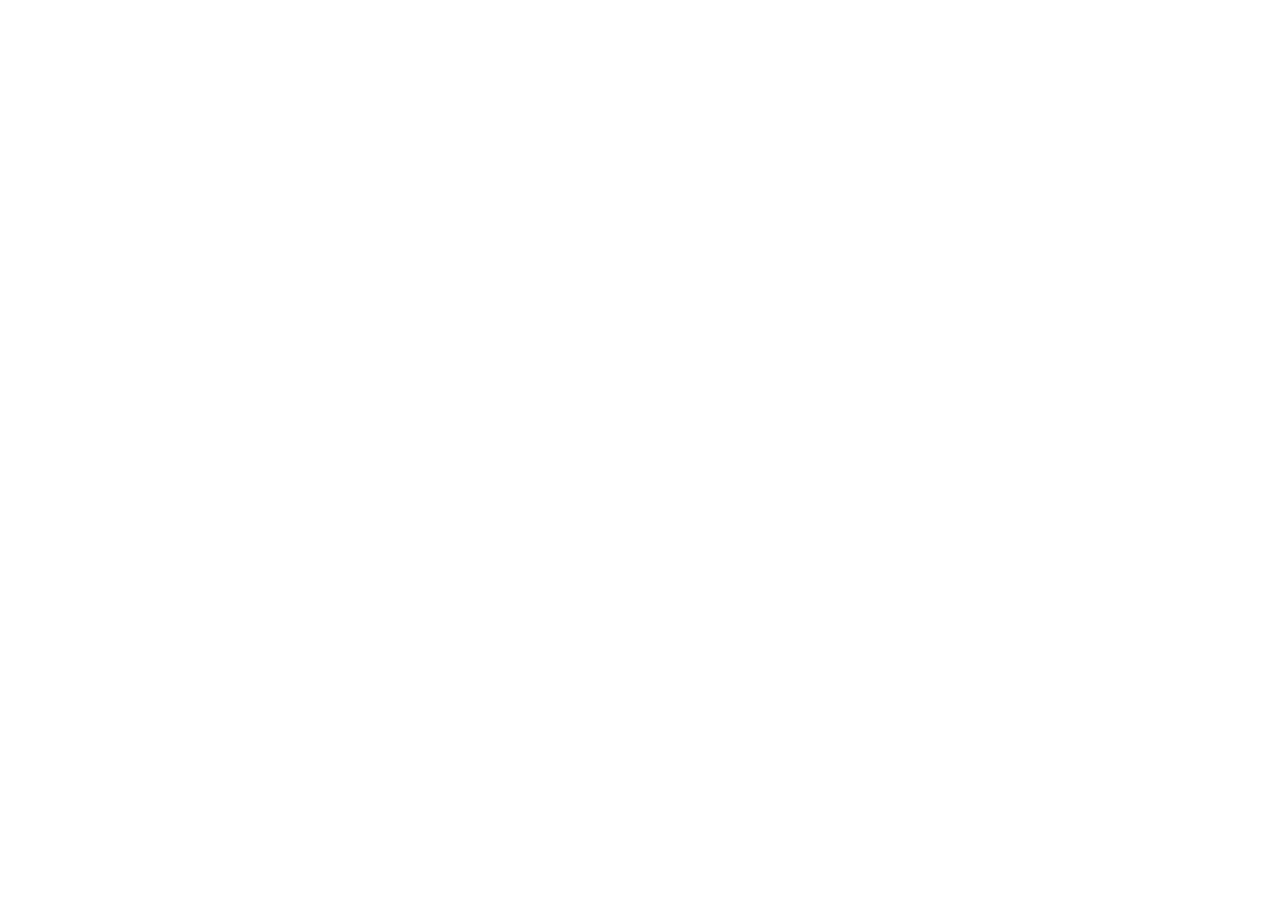
==== index.html @ 19ef1830 "Create index.html" ====
<!DOCTYPE html>
<meta charset="utf-8">
<title>Redirecting to https://coderdojokofu.connpass.com/</title>
<meta http-equiv="refresh" content="0; URL=https://coderdojokofu.connpass.com/">
<link rel="canonical" href=https://coderdojokofu.connpass.com/">
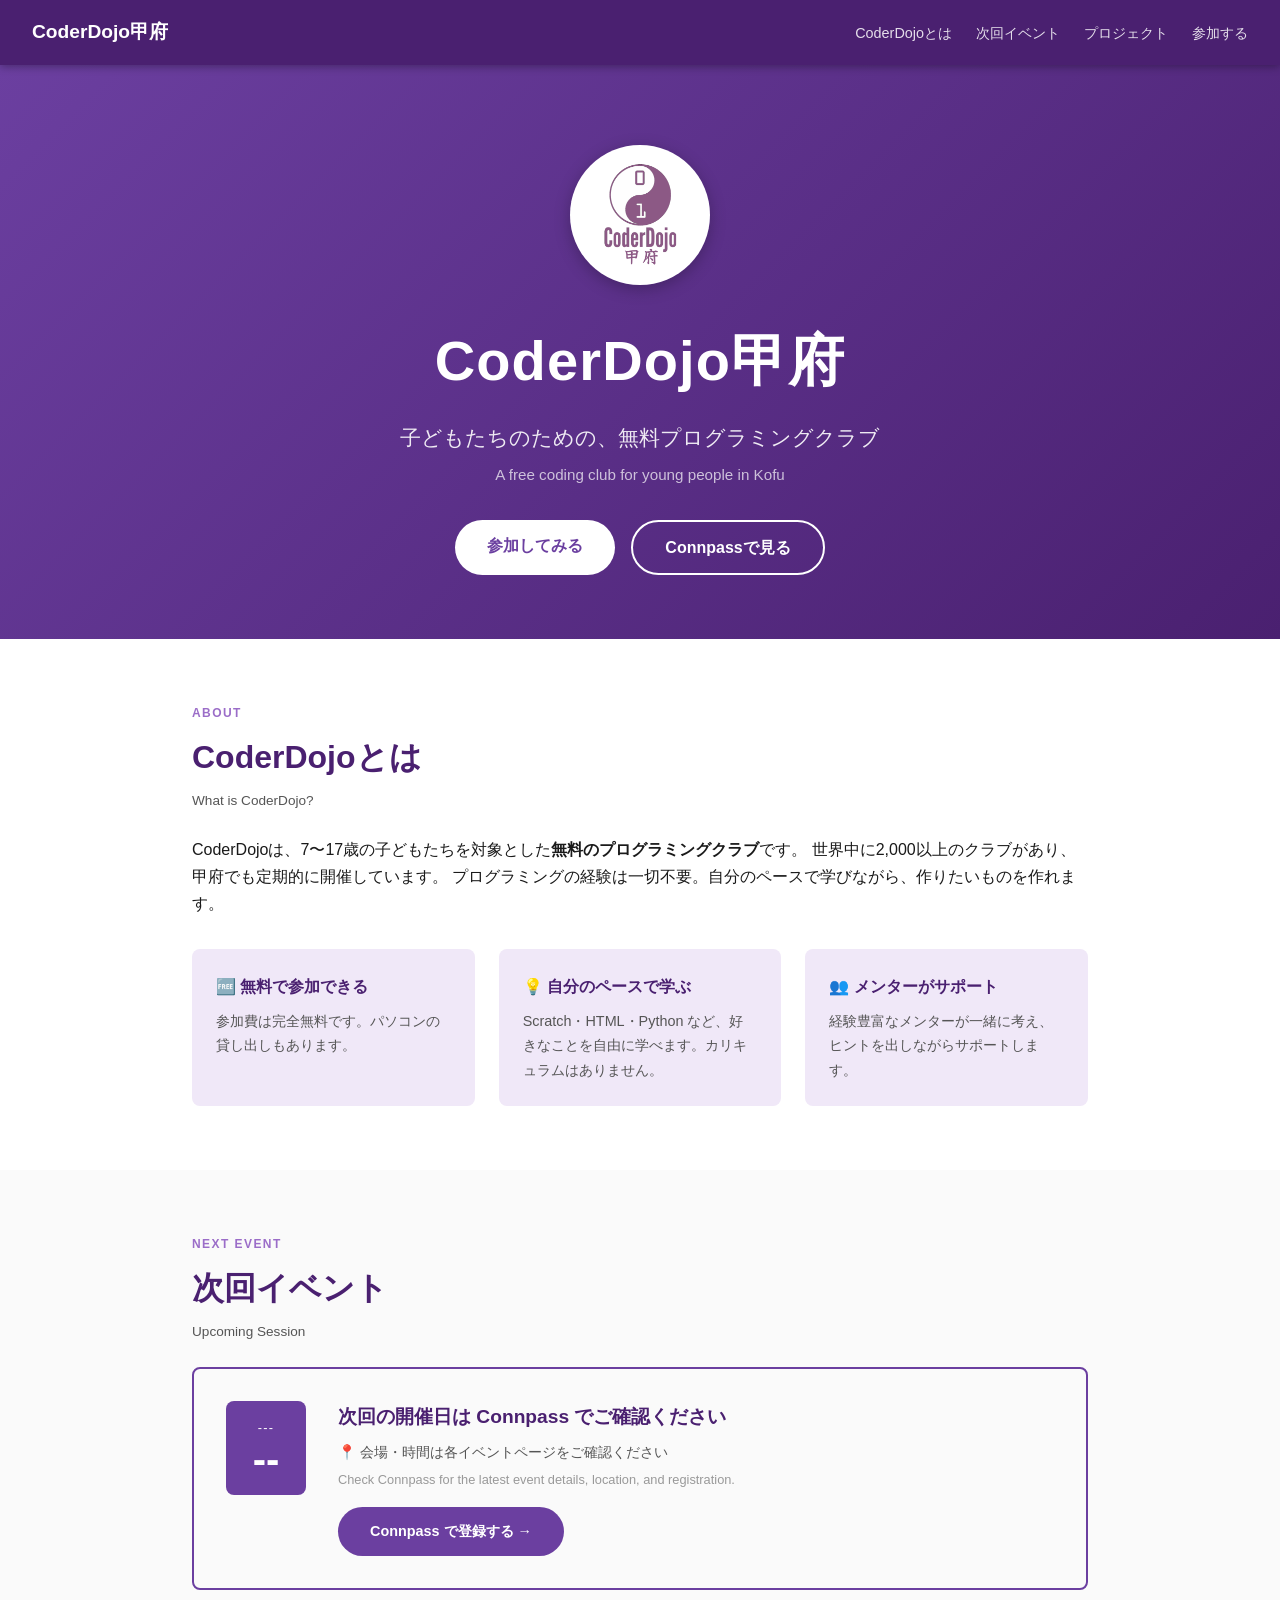
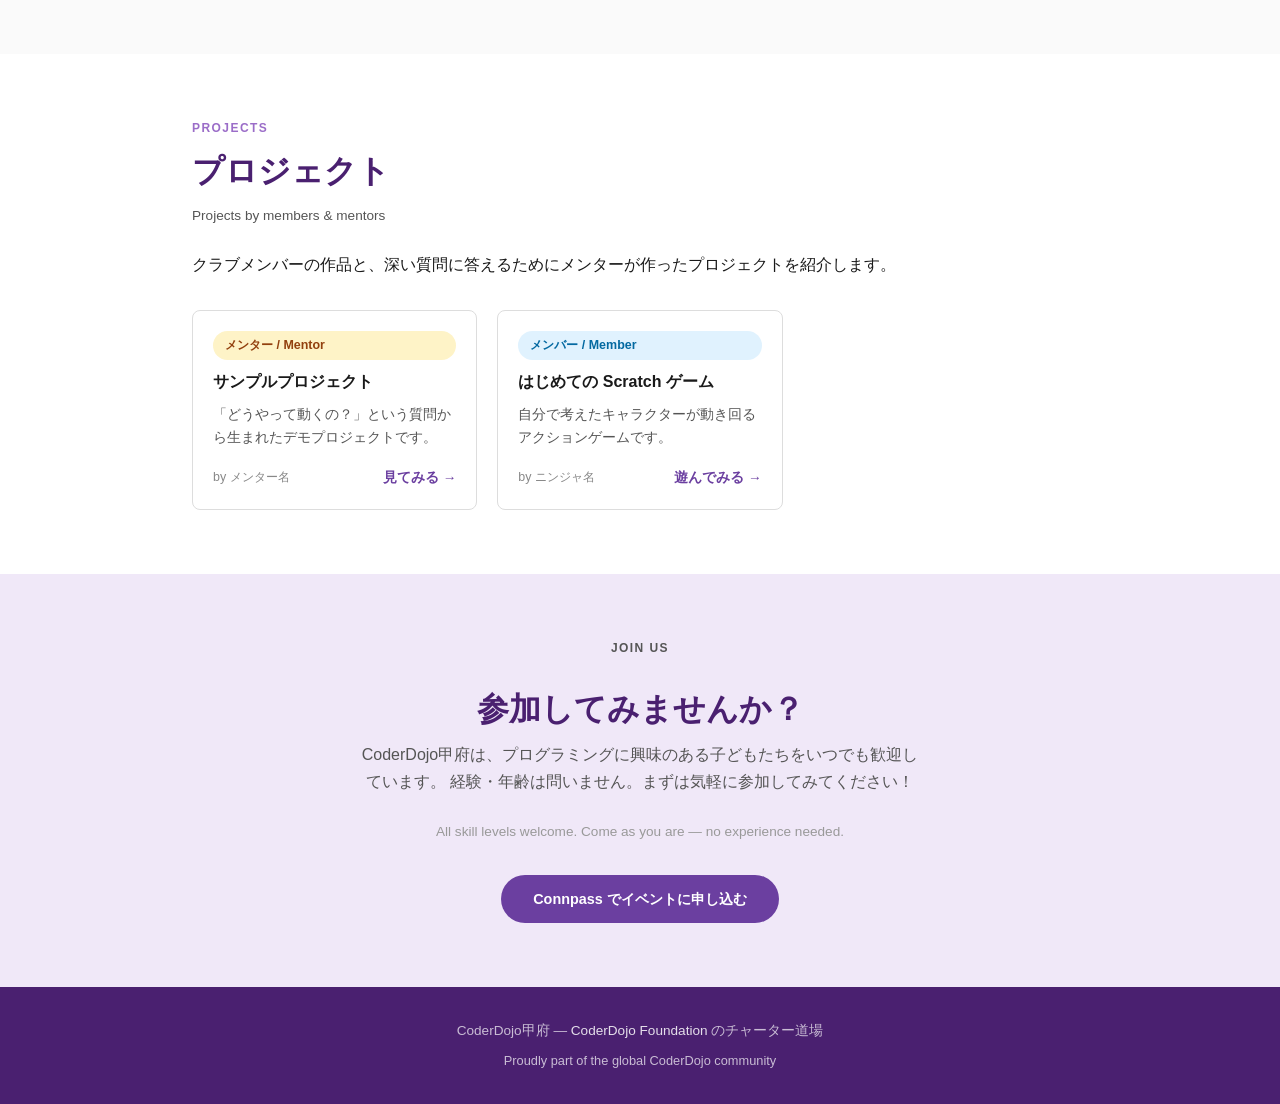
==== commit 1c326d26: "Add new landing page for CoderDojo甲府 Replaces the Connpass redirect with a full JP-first landing pag" ====
--- a/index.html
+++ b/index.html
@@ -1,5 +1,165 @@
 <!DOCTYPE html>
-<meta charset="utf-8">
-<title>Redirecting to https://coderdojokofu.connpass.com/</title>
-<meta http-equiv="refresh" content="0; URL=https://coderdojokofu.connpass.com/">
-<link rel="canonical" href=https://coderdojokofu.connpass.com/">
+<html lang="ja">
+<head>
+  <meta charset="UTF-8">
+  <meta name="viewport" content="width=device-width, initial-scale=1.0">
+  <title>CoderDojo甲府</title>
+  <link rel="icon" href="favicon.png" type="image/png">
+  <link rel="apple-touch-icon" href="favicon.png">
+  <link rel="stylesheet" href="style.css">
+</head>
+<body>
+
+<nav>
+  <a class="nav-brand" href="#">CoderDojo甲府</a>
+  <ul class="nav-links">
+    <li><a href="#about">CoderDojoとは</a></li>
+    <li><a href="#event">次回イベント</a></li>
+    <li><a href="#projects">プロジェクト</a></li>
+    <li><a href="#join">参加する</a></li>
+  </ul>
+</nav>
+
+<!-- HERO -->
+<header class="hero">
+  <img src="logo.png" alt="CoderDojo甲府 ロゴ" class="hero-logo">
+  <h1>CoderDojo甲府</h1>
+  <p class="tagline">子どもたちのための、無料プログラミングクラブ</p>
+  <p class="tagline-en">A free coding club for young people in Kofu</p>
+  <div class="hero-btns">
+    <a href="#join" class="btn btn-white">参加してみる</a>
+    <a href="https://coderdojokofu.connpass.com/" target="_blank" rel="noopener" class="btn btn-outline">Connpassで見る</a>
+  </div>
+</header>
+
+<!-- ABOUT -->
+<section id="about">
+  <p class="section-label">About</p>
+  <h2>CoderDojoとは</h2>
+  <p class="h2-en">What is CoderDojo?</p>
+  <p>
+    CoderDojoは、7〜17歳の子どもたちを対象とした<strong>無料のプログラミングクラブ</strong>です。
+    世界中に2,000以上のクラブがあり、甲府でも定期的に開催しています。
+    プログラミングの経験は一切不要。自分のペースで学びながら、作りたいものを作れます。
+  </p>
+  <div class="about-grid">
+    <div class="about-card">
+      <h3>🆓 無料で参加できる</h3>
+      <p>参加費は完全無料です。パソコンの貸し出しもあります。</p>
+    </div>
+    <div class="about-card">
+      <h3>💡 自分のペースで学ぶ</h3>
+      <p>Scratch・HTML・Python など、好きなことを自由に学べます。カリキュラムはありません。</p>
+    </div>
+    <div class="about-card">
+      <h3>👥 メンターがサポート</h3>
+      <p>経験豊富なメンターが一緒に考え、ヒントを出しながらサポートします。</p>
+    </div>
+  </div>
+</section>
+
+<!-- NEXT EVENT -->
+<div class="full-bleed event-wrapper">
+  <section id="event">
+    <p class="section-label">Next Event</p>
+    <h2>次回イベント</h2>
+    <p class="h2-en">Upcoming Session</p>
+    <div class="event-card">
+      <div class="event-date">
+        <!-- TODO: populated by GitHub Actions -->
+        <div class="month">---</div>
+        <div class="day">--</div>
+      </div>
+      <div class="event-info">
+        <h3>次回の開催日は Connpass でご確認ください</h3>
+        <p class="event-place">📍 会場・時間は各イベントページをご確認ください</p>
+        <p class="en">Check Connpass for the latest event details, location, and registration.</p>
+        <div class="event-actions">
+          <a href="https://coderdojokofu.connpass.com/" target="_blank" rel="noopener" class="btn btn-purple">
+            Connpass で登録する →
+          </a>
+        </div>
+      </div>
+    </div>
+  </section>
+</div>
+
+<!-- PROJECTS -->
+<section id="projects">
+  <p class="section-label">Projects</p>
+  <h2>プロジェクト</h2>
+  <p class="h2-en">Projects by members &amp; mentors</p>
+  <p class="projects-intro">
+    クラブメンバーの作品と、深い質問に答えるためにメンターが作ったプロジェクトを紹介します。
+  </p>
+
+  <div class="project-grid">
+
+    <!-- MENTOR PROJECT EXAMPLE -->
+    <div class="project-card">
+      <span class="tag tag-mentor">メンター / Mentor</span>
+      <h3>サンプルプロジェクト</h3>
+      <p>「どうやって動くの？」という質問から生まれたデモプロジェクトです。</p>
+      <div class="project-footer">
+        <span class="author">by メンター名</span>
+        <a href="#" class="project-link">見てみる →</a>
+      </div>
+    </div>
+
+    <!-- MEMBER PROJECT EXAMPLE -->
+    <div class="project-card">
+      <span class="tag tag-member">メンバー / Member</span>
+      <h3>はじめての Scratch ゲーム</h3>
+      <p>自分で考えたキャラクターが動き回るアクションゲームです。</p>
+      <div class="project-footer">
+        <span class="author">by ニンジャ名</span>
+        <a href="#" class="project-link">遊んでみる →</a>
+      </div>
+    </div>
+
+    <!-- ADD MORE PROJECT CARDS HERE -->
+
+  </div>
+</section>
+
+<!-- JOIN -->
+<div class="full-bleed join-wrapper">
+  <section id="join">
+    <p class="section-label">Join Us</p>
+    <h2>参加してみませんか？</h2>
+    <p>
+      CoderDojo甲府は、プログラミングに興味のある子どもたちをいつでも歓迎しています。
+      経験・年齢は問いません。まずは気軽に参加してみてください！
+    </p>
+    <span class="en">All skill levels welcome. Come as you are — no experience needed.</span>
+    <div>
+      <a href="https://coderdojokofu.connpass.com/" target="_blank" rel="noopener" class="btn btn-purple">
+        Connpass でイベントに申し込む
+      </a>
+    </div>
+  </section>
+</div>
+
+<!-- FOOTER -->
+<footer>
+  <p>CoderDojo甲府 &mdash; <a href="https://coderdojo.org/" target="_blank" rel="noopener">CoderDojo Foundation</a> のチャーター道場</p>
+  <p>Proudly part of the global CoderDojo community</p>
+</footer>
+
+<script>
+  fetch('event.json')
+    .then(r => r.json())
+    .then(e => {
+      document.querySelector('.event-date .month').textContent = e.month;
+      document.querySelector('.event-date .day').textContent = e.day;
+      document.querySelector('.event-info h3').textContent = e.title;
+      if (e.place) {
+        document.querySelector('.event-info .event-place').textContent = '📍 ' + e.place;
+      }
+      const link = document.querySelector('.event-actions a');
+      link.href = e.url;
+    })
+    .catch(() => {});
+</script>
+</body>
+</html>
--- a/style.css
+++ b/style.css
@@ -0,0 +1,265 @@
+:root {
+  --purple: #6b3fa0;
+  --purple-dark: #4a2070;
+  --purple-light: #f0e8f8;
+  --purple-mid: #9b6dc8;
+  --text: #1a1a1a;
+  --text-muted: #555;
+  --white: #fff;
+  --border: #ddd;
+  --radius: 8px;
+}
+
+* { box-sizing: border-box; margin: 0; padding: 0; }
+
+body {
+  font-family: "Hiragino Kaku Gothic ProN", "Hiragino Sans", Meiryo, sans-serif;
+  color: var(--text);
+  line-height: 1.7;
+}
+
+a { color: var(--purple); text-decoration: none; }
+a:hover { text-decoration: underline; }
+
+/* NAV */
+nav {
+  background: var(--purple-dark);
+  padding: 0 2rem;
+  display: flex;
+  align-items: center;
+  justify-content: space-between;
+  gap: 0 1rem;
+  flex-wrap: wrap;
+  position: sticky;
+  top: 0;
+  z-index: 100;
+  box-shadow: 0 2px 8px rgba(0,0,0,0.3);
+}
+
+.nav-brand {
+  color: var(--white);
+  font-size: 1.2rem;
+  font-weight: bold;
+  padding: 1rem 0;
+  text-decoration: none;
+}
+
+.nav-links {
+  display: flex;
+  gap: 1.5rem;
+  list-style: none;
+  flex-wrap: wrap;
+  padding: 0.5rem 0;
+}
+
+.nav-links a {
+  color: rgba(255,255,255,0.85);
+  font-size: 0.9rem;
+  transition: color 0.2s;
+}
+.nav-links a:hover { color: var(--white); text-decoration: none; }
+
+/* HERO */
+.hero {
+  background: linear-gradient(135deg, var(--purple) 0%, var(--purple-dark) 100%);
+  color: var(--white);
+  text-align: center;
+  padding: 5rem 2rem 4rem;
+}
+
+.hero h1 {
+  font-size: clamp(2rem, 6vw, 3.5rem);
+  letter-spacing: 0.02em;
+  margin-bottom: 0.75rem;
+}
+
+.hero .tagline {
+  font-size: clamp(1rem, 3vw, 1.3rem);
+  opacity: 0.9;
+  margin-bottom: 0.4rem;
+}
+
+.hero .tagline-en {
+  font-size: 0.95rem;
+  opacity: 0.7;
+  margin-bottom: 2rem;
+}
+
+.btn {
+  display: inline-block;
+  padding: 0.75rem 2rem;
+  border-radius: 50px;
+  font-weight: bold;
+  font-size: 1rem;
+  transition: opacity 0.2s, transform 0.1s;
+  cursor: pointer;
+}
+.btn:hover { opacity: 0.9; transform: translateY(-1px); text-decoration: none; }
+
+.btn-white {
+  background: var(--white);
+  color: var(--purple);
+}
+
+.btn-outline {
+  border: 2px solid var(--white);
+  color: var(--white);
+  background: transparent;
+}
+
+.btn-purple {
+  background: var(--purple);
+  color: var(--white);
+  font-size: 0.9rem;
+}
+
+.hero-logo {
+  width: 140px;
+  height: 140px;
+  border-radius: 50%;
+  margin-bottom: 1.25rem;
+  box-shadow: 0 4px 16px rgba(0,0,0,0.25);
+}
+
+.hero-btns { display: flex; gap: 1rem; justify-content: center; flex-wrap: wrap; }
+
+/* SECTIONS */
+section { padding: 4rem 2rem; max-width: 960px; margin: 0 auto; }
+
+.section-label {
+  font-size: 0.75rem;
+  letter-spacing: 0.12em;
+  text-transform: uppercase;
+  color: var(--purple-mid);
+  font-weight: bold;
+  margin-bottom: 0.4rem;
+}
+
+h2 {
+  font-size: clamp(1.4rem, 4vw, 2rem);
+  margin-bottom: 0.3rem;
+  color: var(--purple-dark);
+}
+
+.h2-en {
+  font-size: 0.85rem;
+  color: var(--text-muted);
+  margin-bottom: 1.5rem;
+}
+
+/* ABOUT */
+.about-grid {
+  display: grid;
+  grid-template-columns: repeat(auto-fit, minmax(250px, 1fr));
+  gap: 1.5rem;
+  margin-top: 2rem;
+}
+
+.about-card {
+  background: var(--purple-light);
+  border-radius: var(--radius);
+  padding: 1.5rem;
+}
+
+.about-card h3 { color: var(--purple-dark); margin-bottom: 0.5rem; font-size: 1rem; }
+.about-card p { font-size: 0.9rem; color: var(--text-muted); }
+
+/* NEXT EVENT */
+.event-wrapper { background: #fafafa; }
+.event-wrapper > * { max-width: 960px; margin: 0 auto; }
+
+.event-card {
+  border: 2px solid var(--purple);
+  border-radius: var(--radius);
+  padding: 2rem;
+  display: flex;
+  gap: 2rem;
+  align-items: flex-start;
+  flex-wrap: wrap;
+}
+
+.event-date {
+  text-align: center;
+  background: var(--purple);
+  color: var(--white);
+  border-radius: var(--radius);
+  padding: 1rem 1.5rem;
+  min-width: 80px;
+  flex-shrink: 0;
+}
+
+.event-date .month { font-size: 0.8rem; text-transform: uppercase; letter-spacing: 0.1em; }
+.event-date .day { font-size: 2.5rem; font-weight: bold; line-height: 1; }
+
+.event-info h3 { font-size: 1.2rem; margin-bottom: 0.4rem; color: var(--purple-dark); }
+.event-info p { color: var(--text-muted); font-size: 0.9rem; margin-bottom: 0.3rem; }
+.event-info .en { font-size: 0.8rem; color: #999; }
+
+.event-info .event-actions { margin-top: 1rem; }
+
+/* PROJECTS */
+.projects-intro { margin-bottom: 2rem; }
+
+.project-tabs {
+  display: flex;
+  gap: 0.5rem;
+  margin-bottom: 1.5rem;
+  flex-wrap: wrap;
+}
+
+.tag {
+  display: inline-block;
+  padding: 0.25rem 0.75rem;
+  border-radius: 50px;
+  font-size: 0.78rem;
+  font-weight: bold;
+}
+
+.tag-member { background: #e0f2fe; color: #0369a1; }
+.tag-mentor { background: #fef3c7; color: #92400e; }
+
+.project-grid {
+  display: grid;
+  grid-template-columns: repeat(auto-fill, minmax(260px, 1fr));
+  gap: 1.25rem;
+}
+
+.project-card {
+  border: 1px solid var(--border);
+  border-radius: var(--radius);
+  padding: 1.25rem;
+  display: flex;
+  flex-direction: column;
+  gap: 0.5rem;
+  transition: box-shadow 0.2s;
+}
+
+.project-card:hover { box-shadow: 0 4px 16px rgba(107,63,160,0.12); }
+
+.project-card h3 { font-size: 1rem; color: var(--text); }
+.project-card p { font-size: 0.85rem; color: var(--text-muted); flex: 1; }
+.project-card .project-footer { display: flex; justify-content: space-between; align-items: center; margin-top: 0.5rem; }
+.project-card .author { font-size: 0.78rem; color: #888; }
+.project-card a.project-link { font-size: 0.85rem; color: var(--purple); font-weight: bold; }
+
+/* JOIN */
+.join-wrapper { background: var(--purple-light); }
+.join-wrapper section { text-align: center; }
+
+.join-wrapper p { color: var(--text-muted); max-width: 560px; margin: 0 auto 1.5rem; }
+.join-wrapper .en { font-size: 0.85rem; color: #999; margin-bottom: 2rem; display: block; }
+
+/* FOOTER */
+footer {
+  background: var(--purple-dark);
+  color: rgba(255,255,255,0.7);
+  text-align: center;
+  padding: 2rem;
+  font-size: 0.85rem;
+}
+
+footer a { color: rgba(255,255,255,0.85); }
+footer p + p { margin-top: 0.5rem; font-size: 0.8rem; }
+
+/* DIVIDER */
+.full-bleed { width: 100vw; margin-left: calc(-50vw + 50%); }
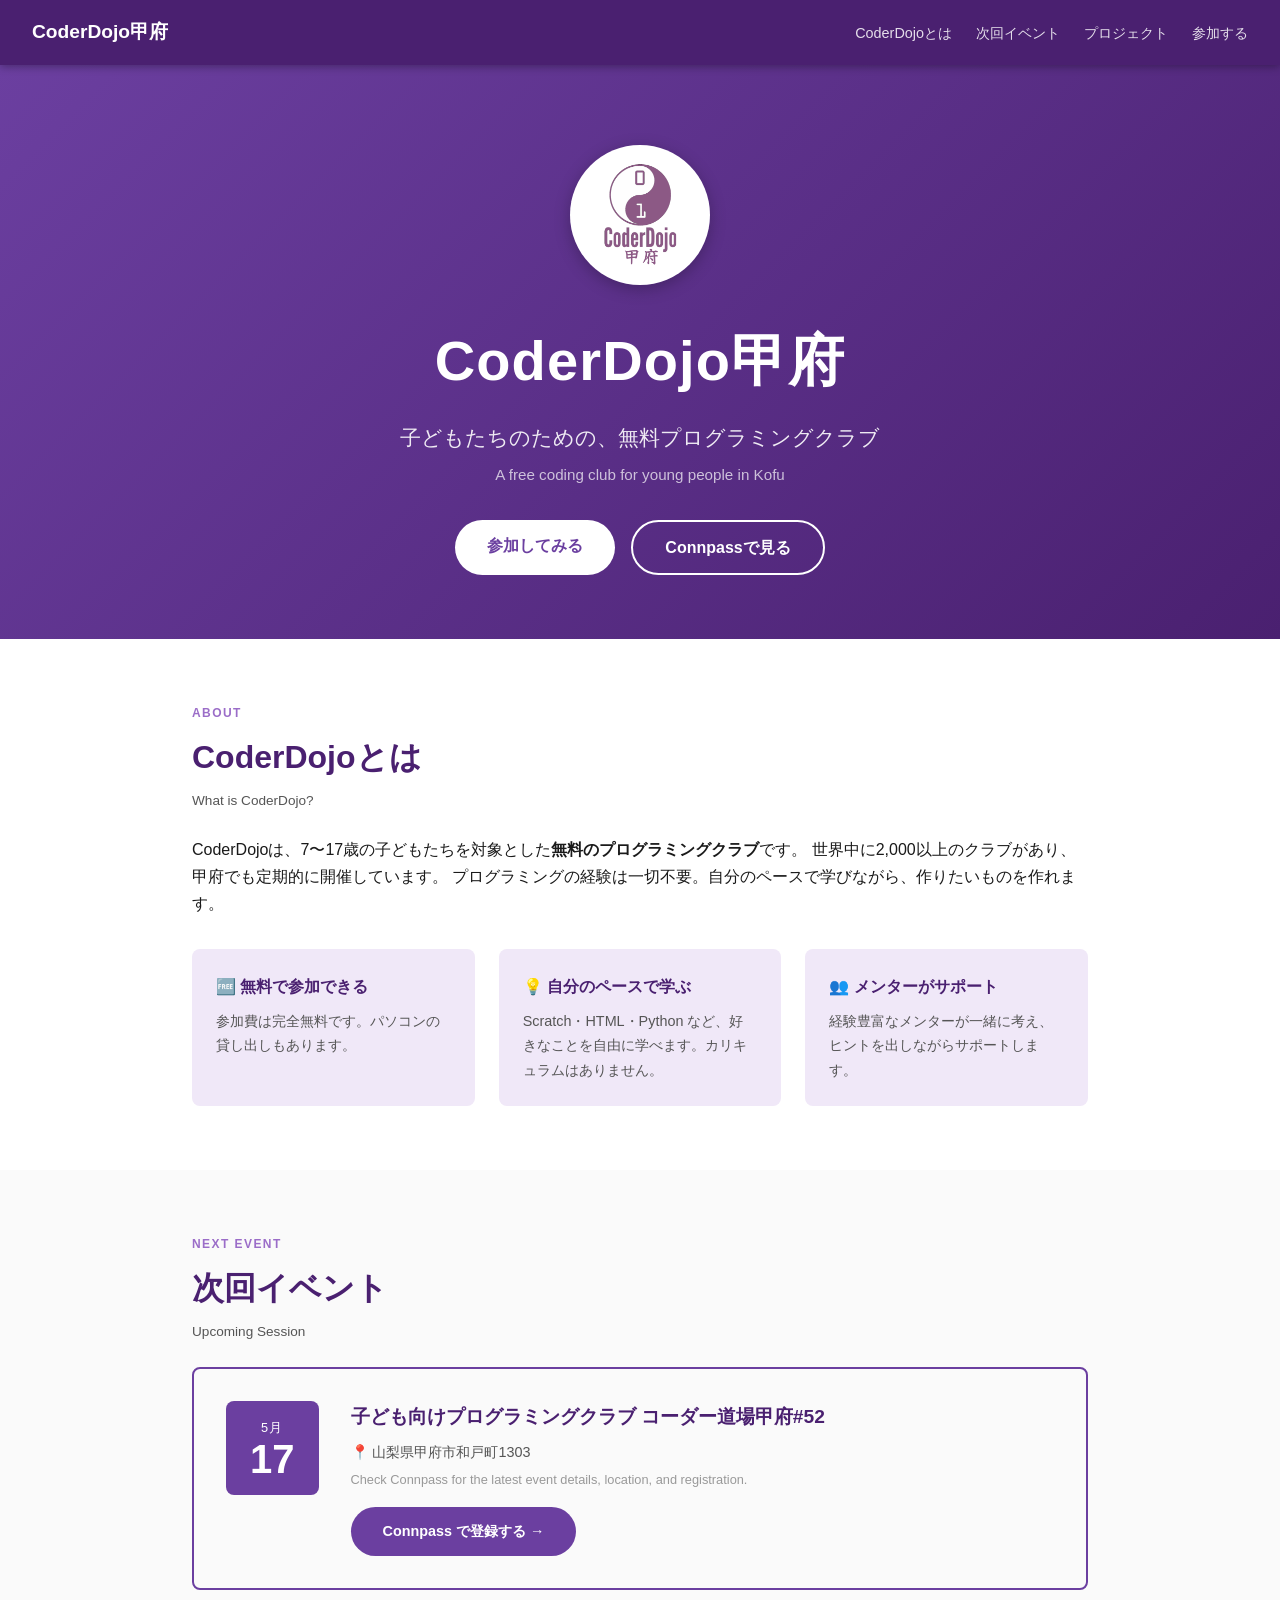
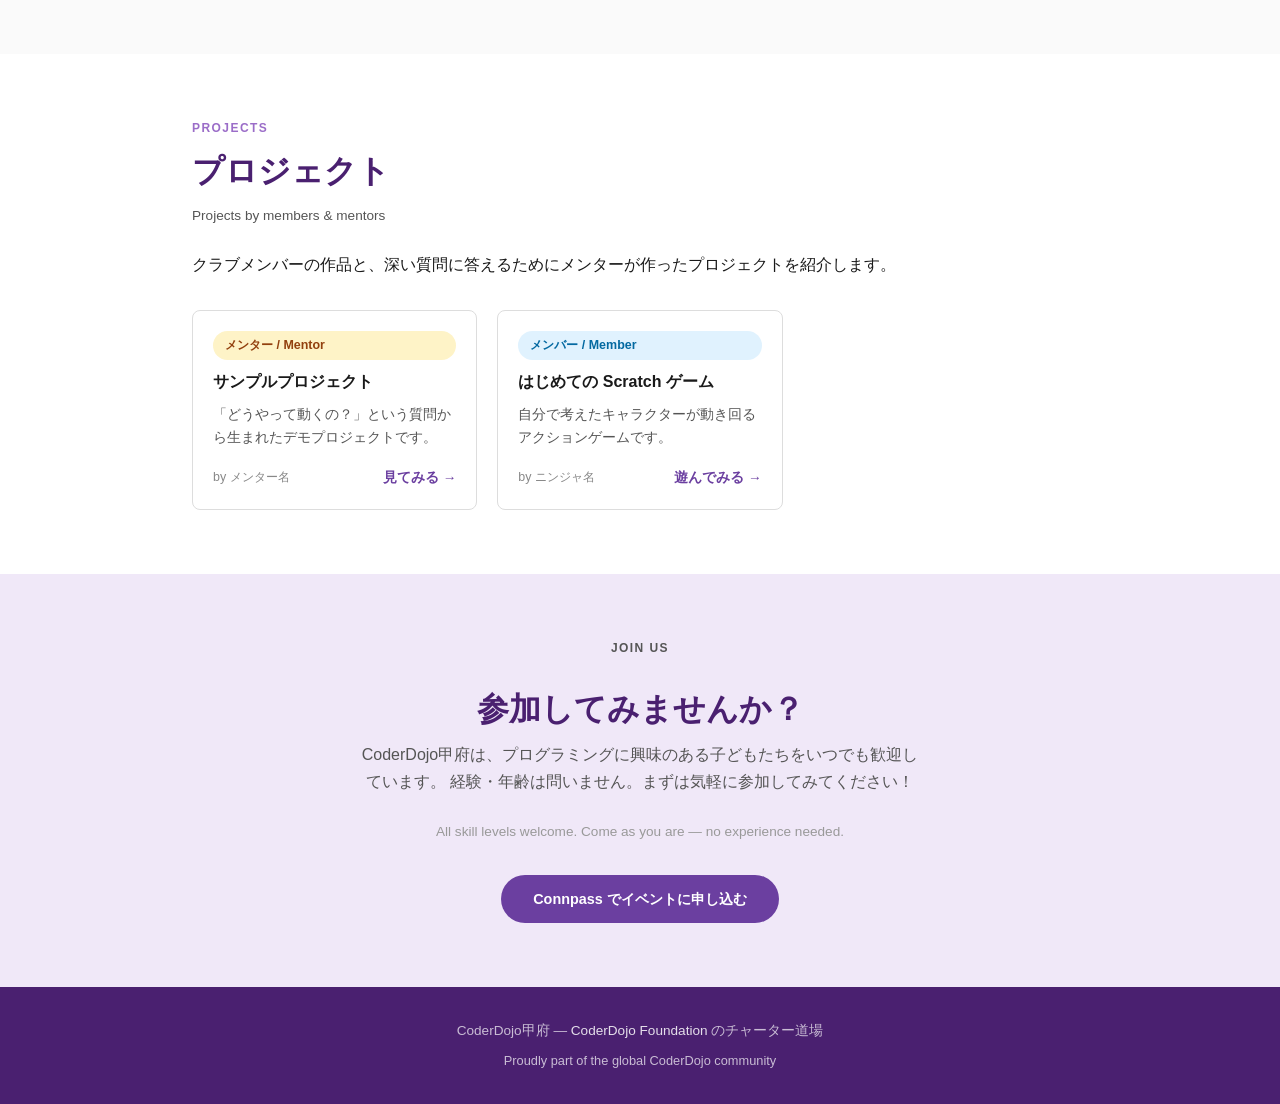
==== commit 97a719a2: "Reference https://coderdojo.jp/" ====
--- a/index.html
+++ b/index.html
@@ -142,7 +142,7 @@
 
 <!-- FOOTER -->
 <footer>
-  <p>CoderDojo甲府 &mdash; <a href="https://coderdojo.org/" target="_blank" rel="noopener">CoderDojo Foundation</a> のチャーター道場</p>
+  <p>CoderDojo甲府 &mdash; <a href="https://coderdojo.jp/" target="_blank" rel="noopener">CoderDojo Foundation</a> のチャーター道場</p>
   <p>Proudly part of the global CoderDojo community</p>
 </footer>
 
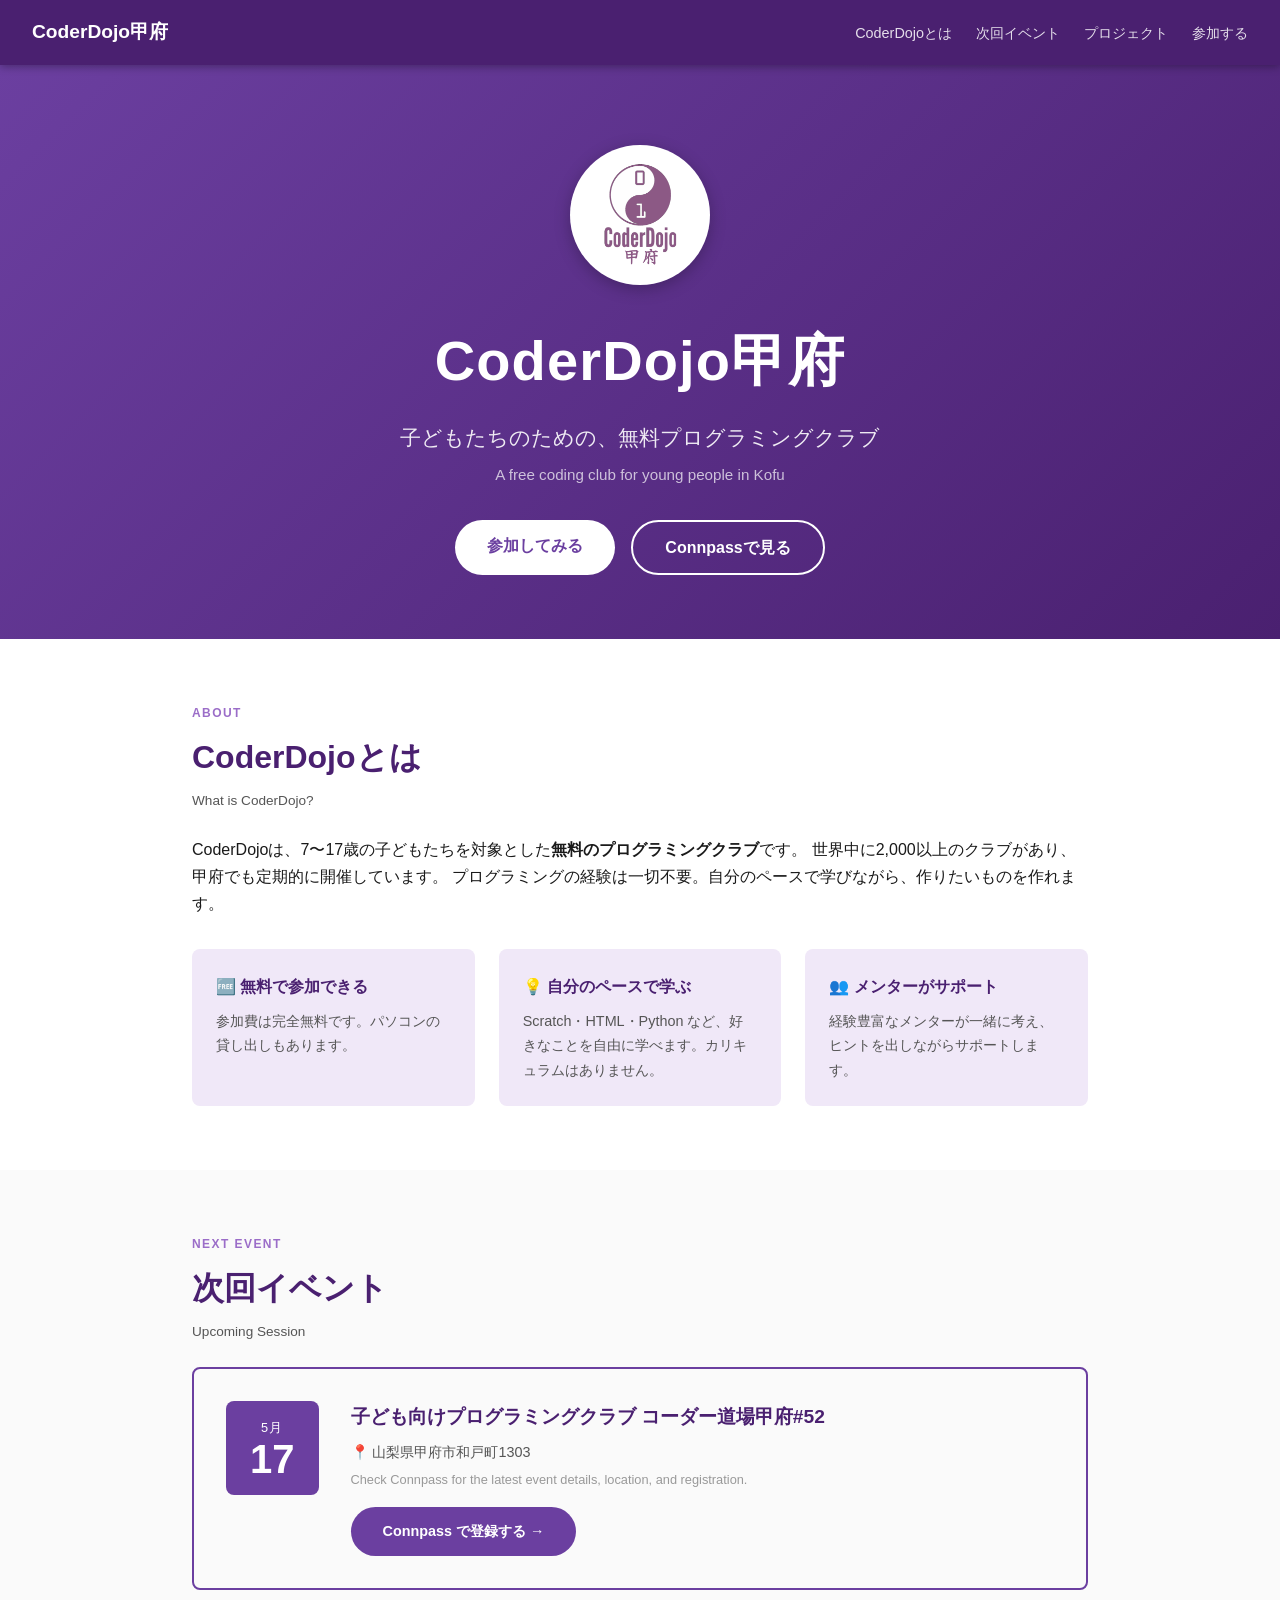
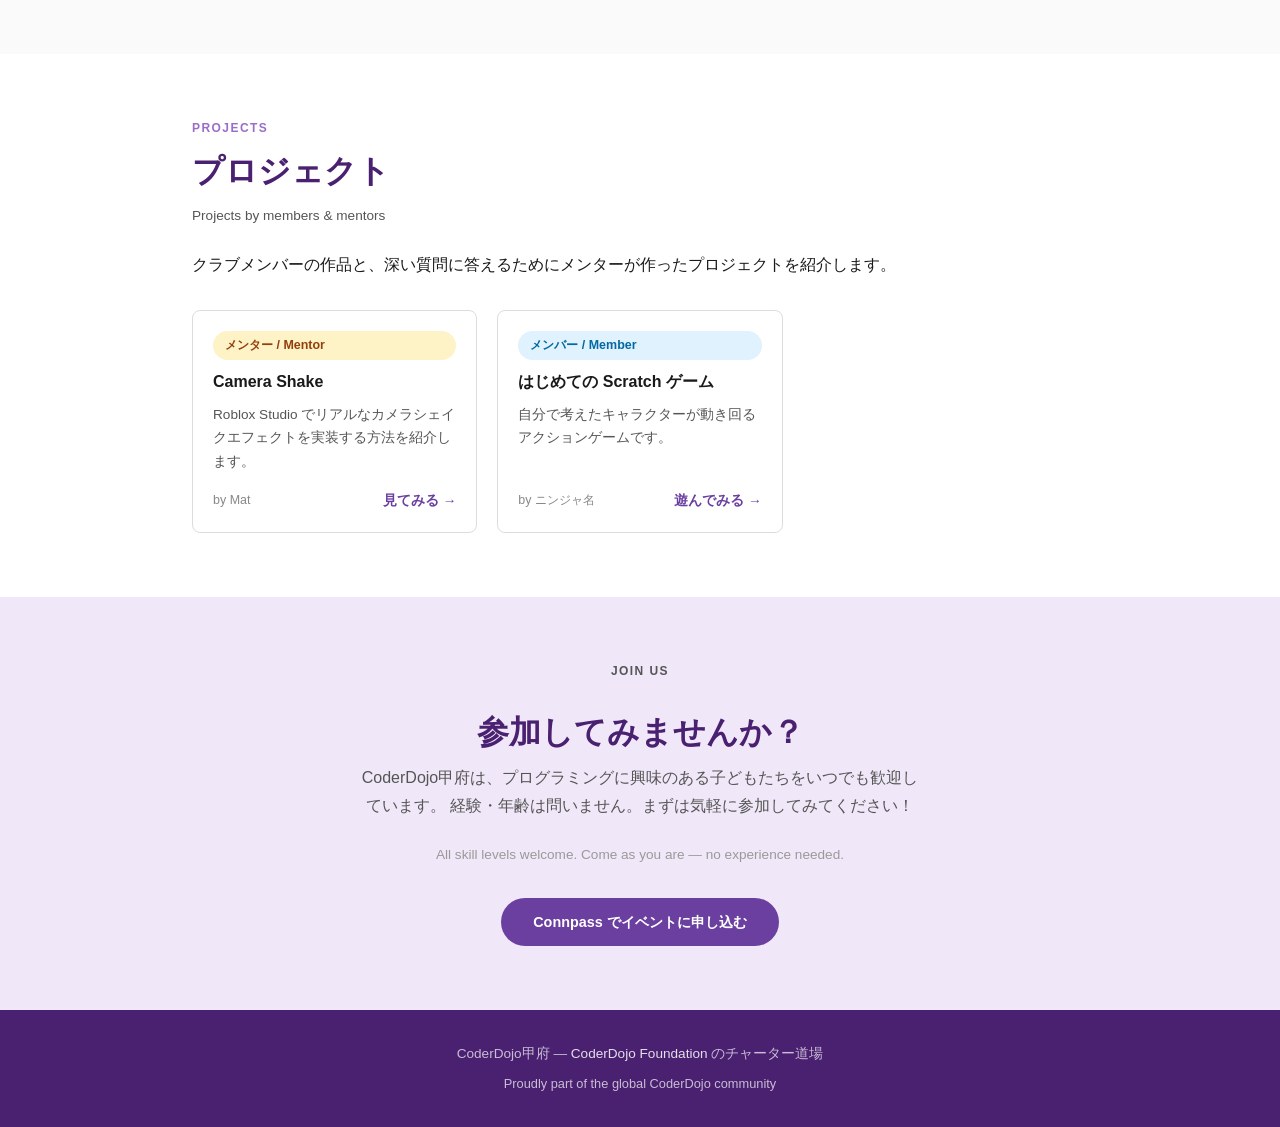
==== commit 6eb443b4: "Add Camera Shake mentor project page Co-Authored-By: Claude Sonnet 4.6 <noreply@anthropic.com>" ====
--- a/index.html
+++ b/index.html
@@ -95,14 +95,13 @@
 
   <div class="project-grid">
 
-    <!-- MENTOR PROJECT EXAMPLE -->
     <div class="project-card">
       <span class="tag tag-mentor">メンター / Mentor</span>
-      <h3>サンプルプロジェクト</h3>
-      <p>「どうやって動くの？」という質問から生まれたデモプロジェクトです。</p>
+      <h3>Camera Shake</h3>
+      <p>Roblox Studio でリアルなカメラシェイクエフェクトを実装する方法を紹介します。</p>
       <div class="project-footer">
-        <span class="author">by メンター名</span>
-        <a href="#" class="project-link">見てみる →</a>
+        <span class="author">by Mat</span>
+        <a href="projects/camera-shake/" class="project-link">見てみる →</a>
       </div>
     </div>
 
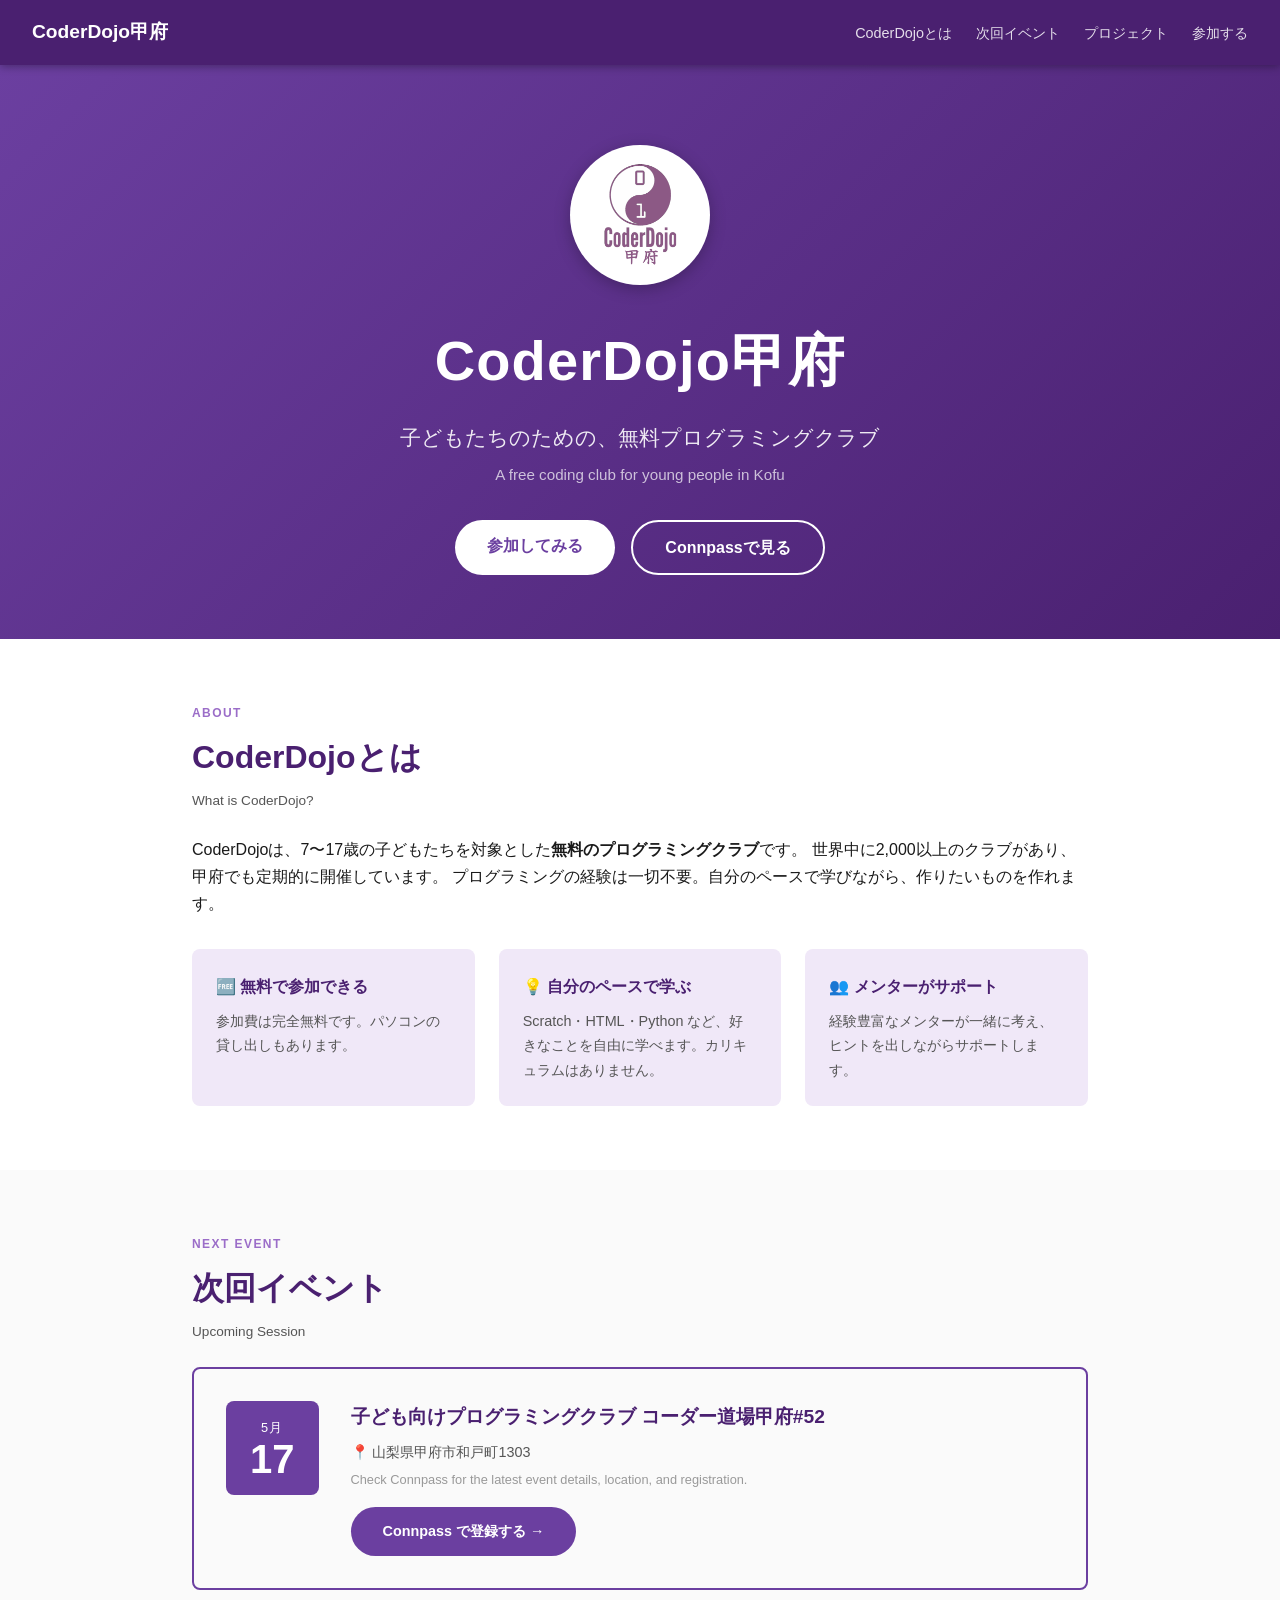
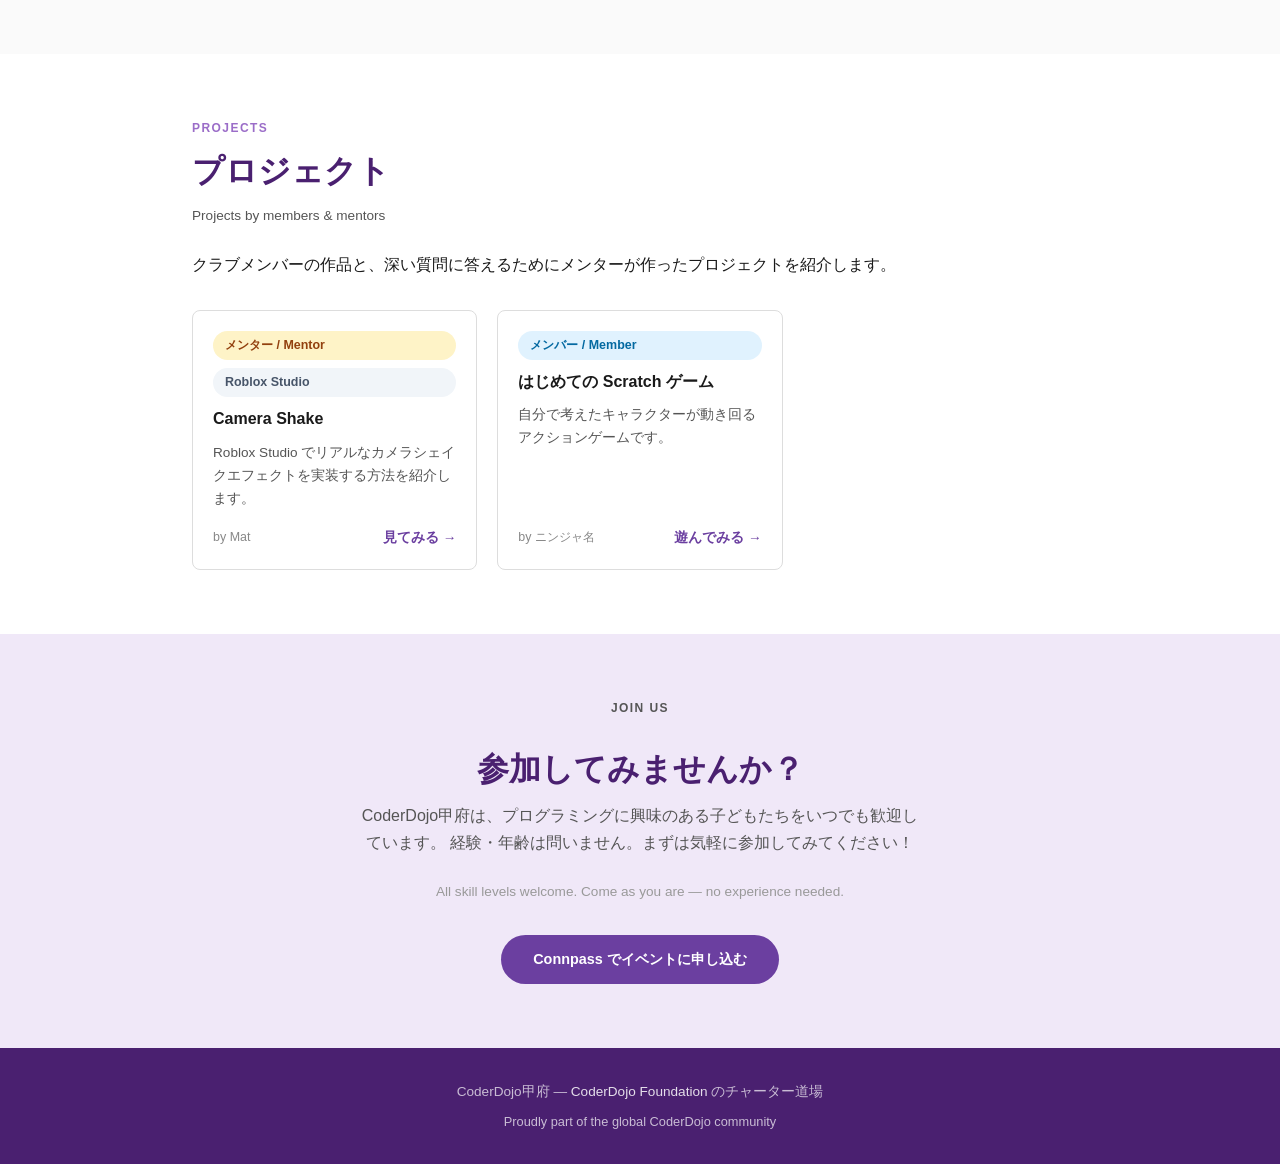
==== commit 525f1f59: "Add tech tags to project cards and camera shake page Co-Authored-By: Claude Sonnet 4.6 <noreply@anth" ====
--- a/index.html
+++ b/index.html
@@ -97,6 +97,7 @@
 
     <div class="project-card">
       <span class="tag tag-mentor">メンター / Mentor</span>
+      <span class="tag tag-tech">Roblox Studio</span>
       <h3>Camera Shake</h3>
       <p>Roblox Studio でリアルなカメラシェイクエフェクトを実装する方法を紹介します。</p>
       <div class="project-footer">
--- a/style.css
+++ b/style.css
@@ -217,6 +217,9 @@
 
 .tag-member { background: #e0f2fe; color: #0369a1; }
 .tag-mentor { background: #fef3c7; color: #92400e; }
+.tag-tech { background: #f1f5f9; color: #475569; }
+
+.project-page-tags { display: flex; gap: 0.5rem; flex-wrap: wrap; margin-bottom: 0.75rem; }
 
 .project-grid {
   display: grid;
